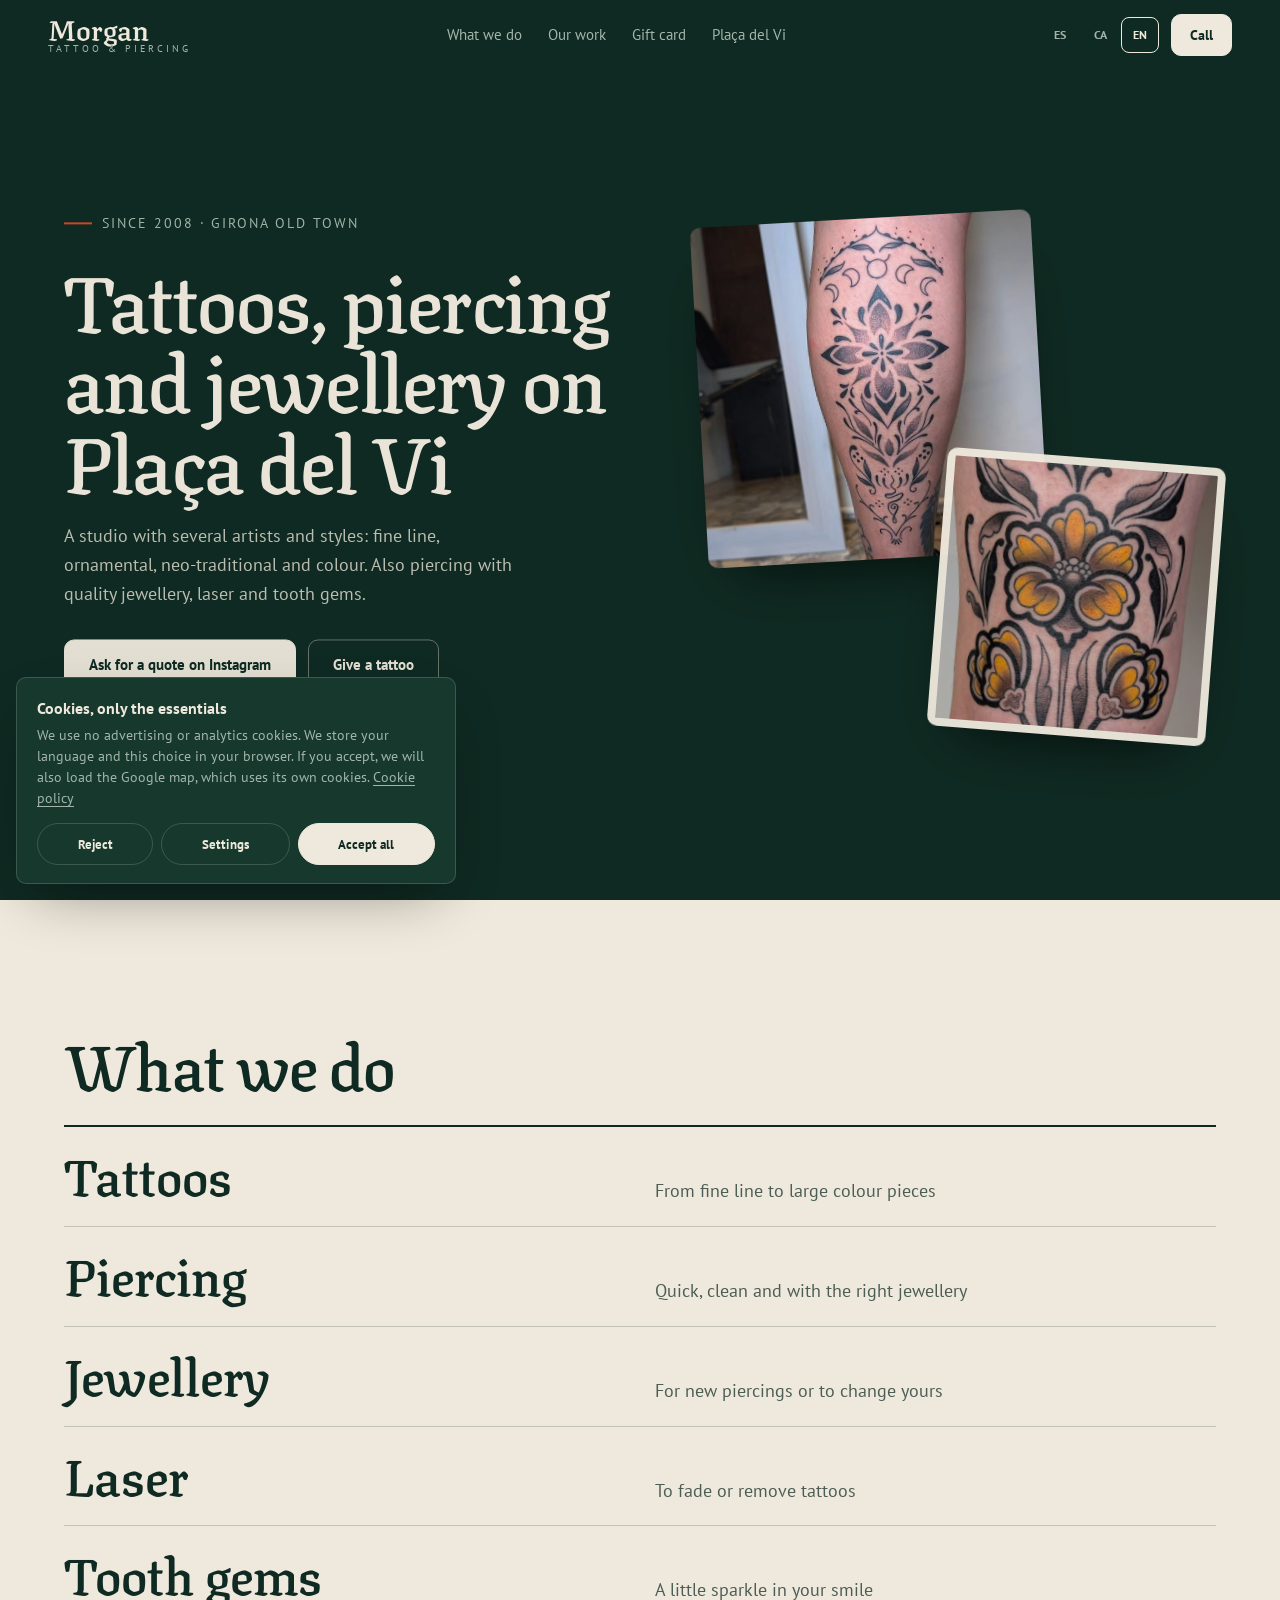
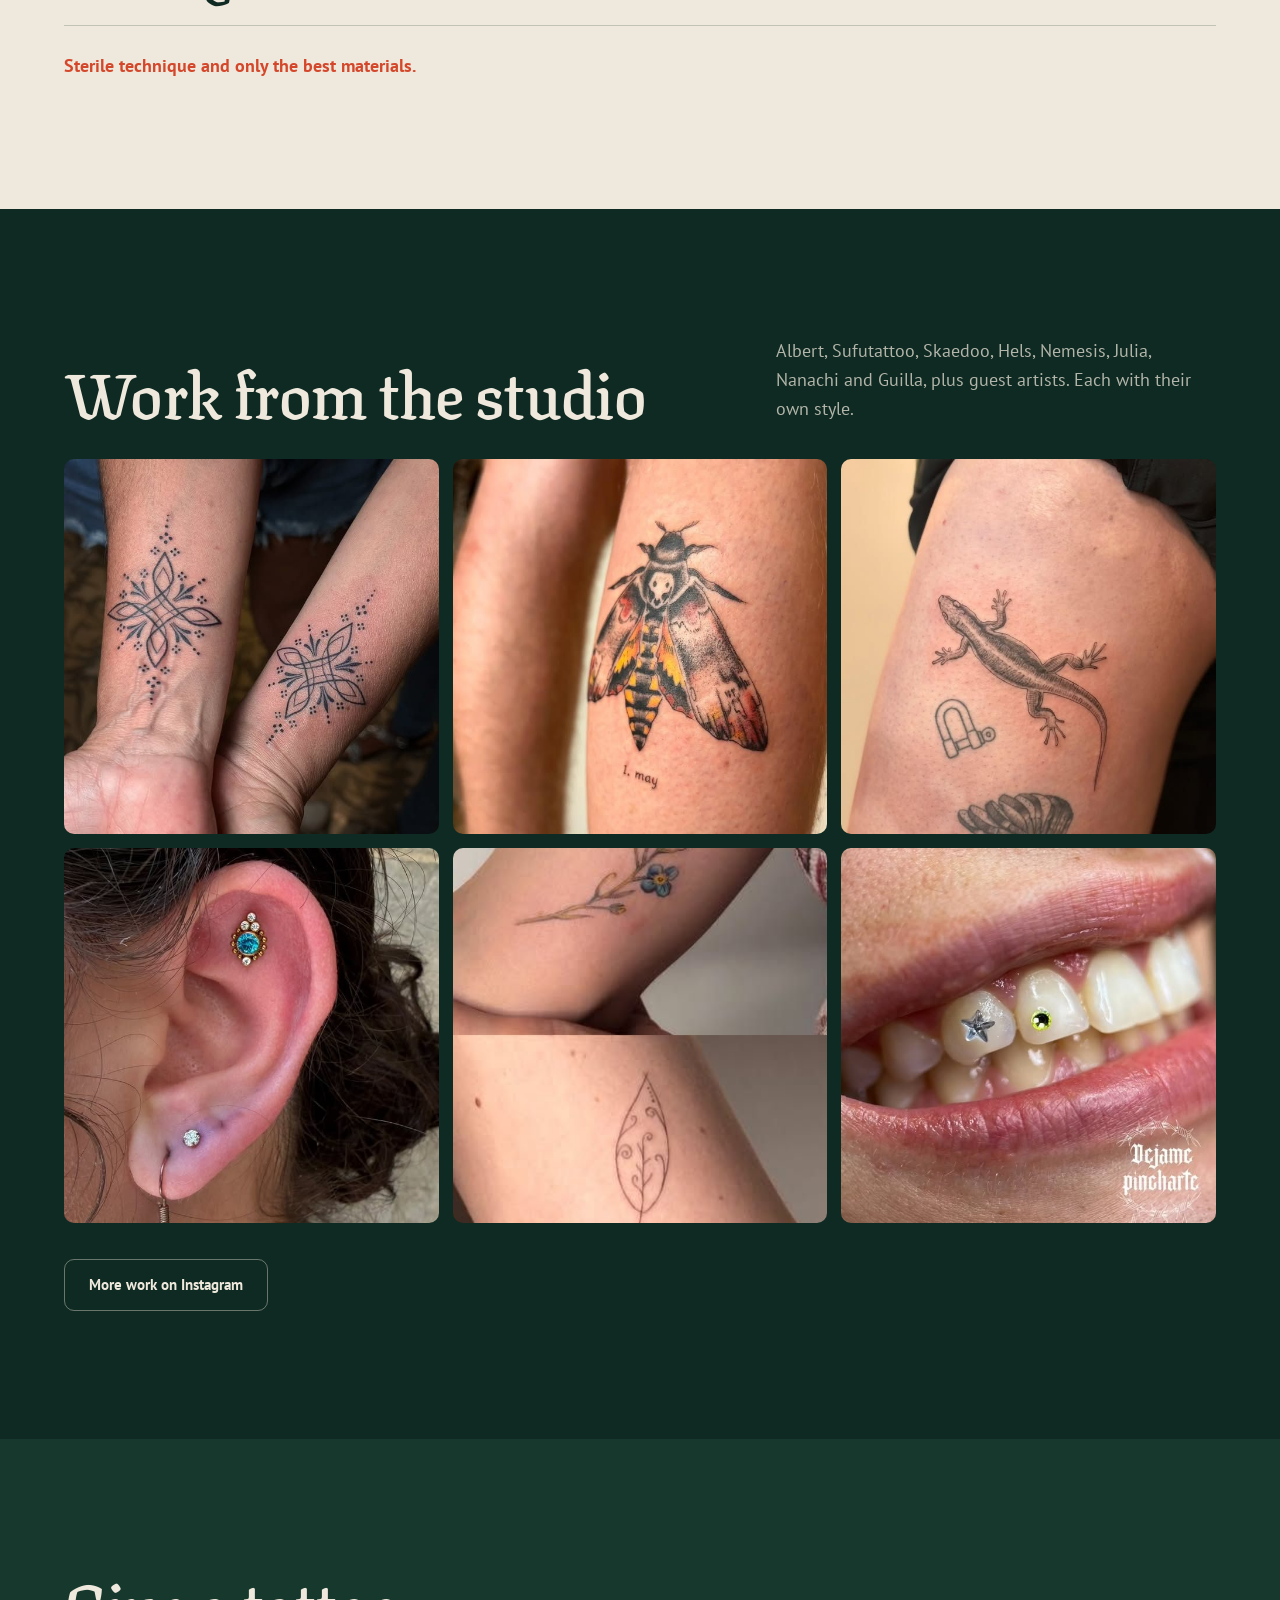
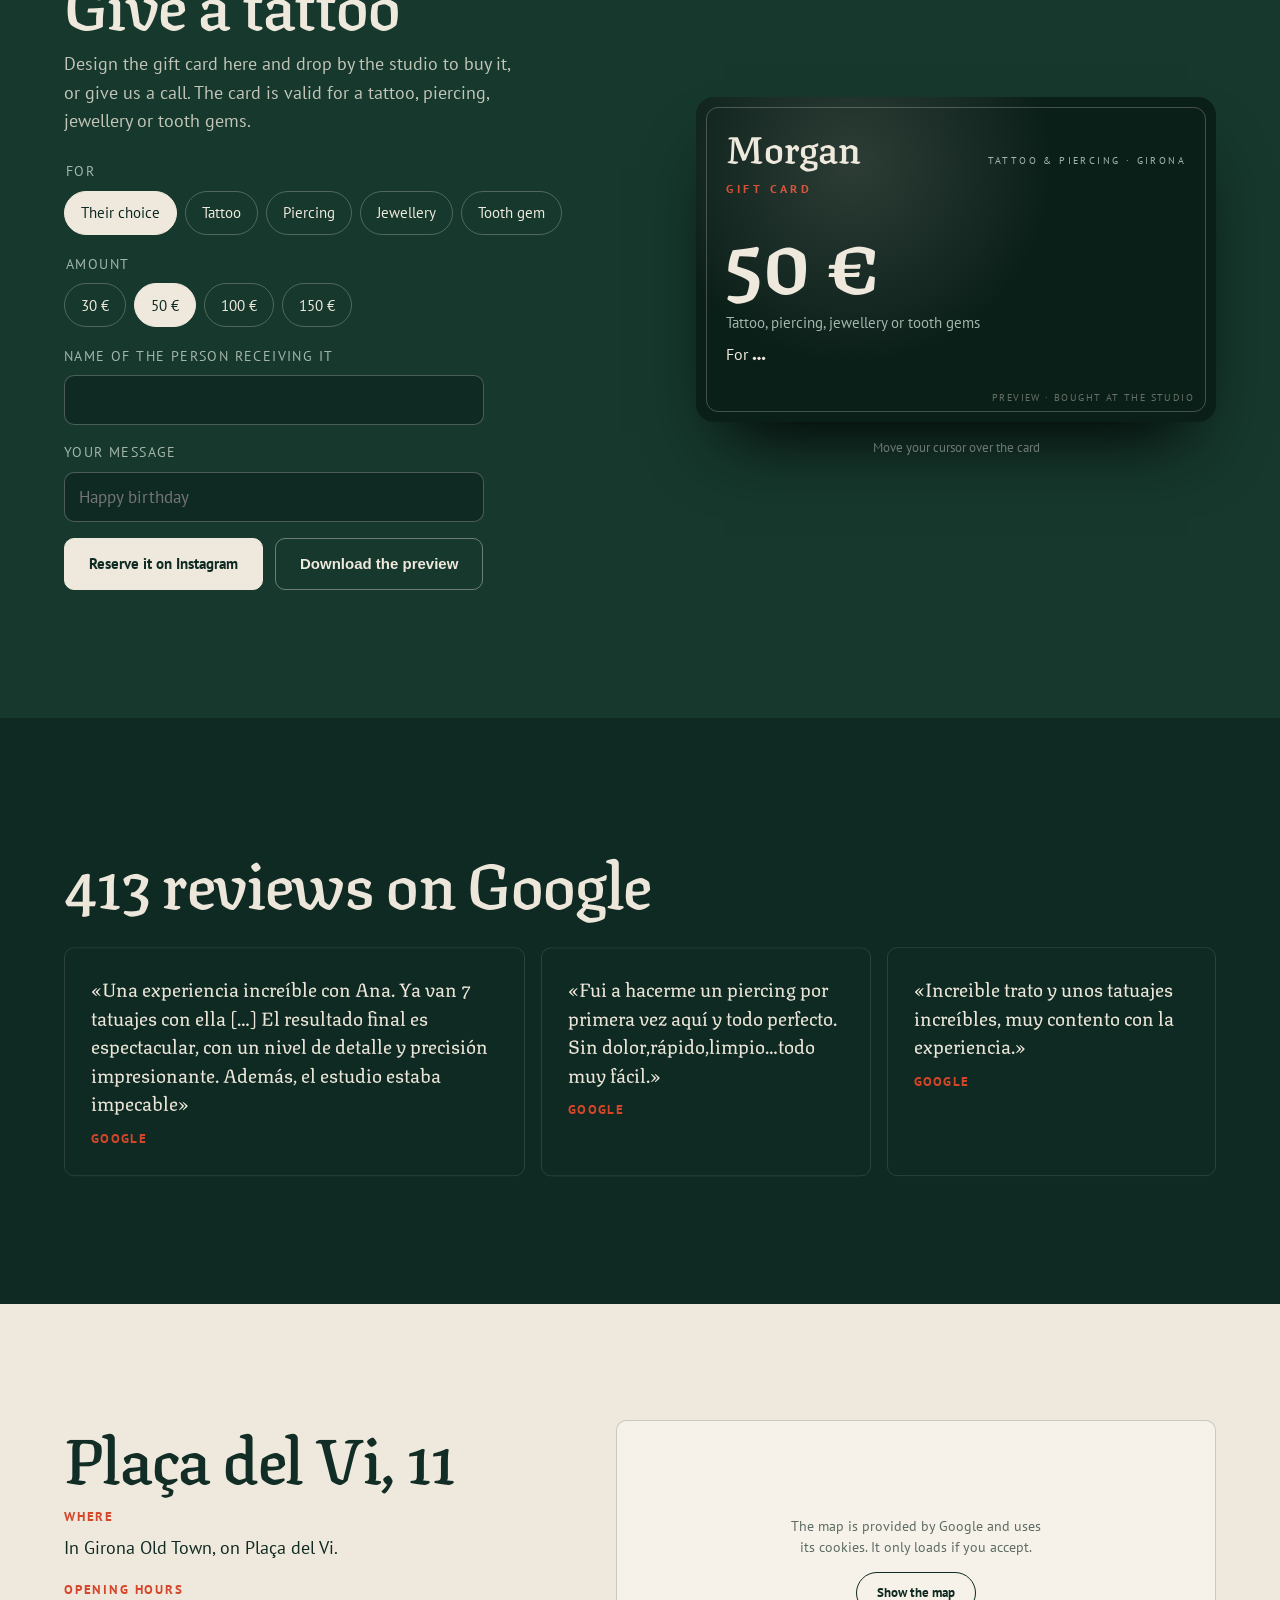
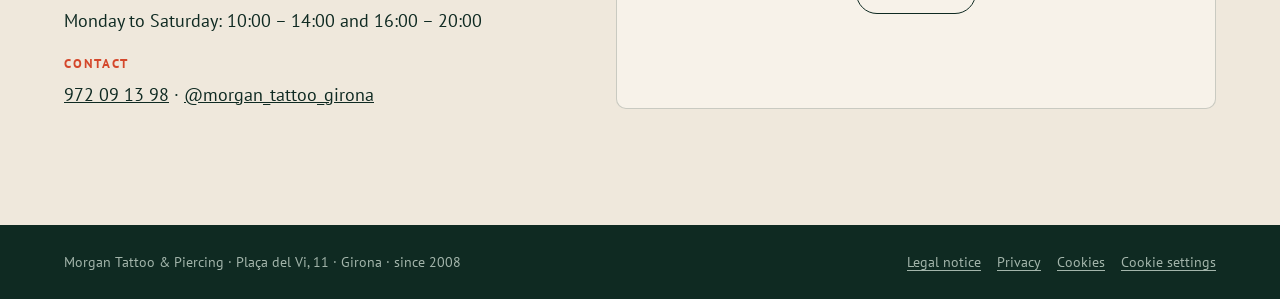
==== index.html @ 04f2a7ab "Web morgan-tattoo-girona Co-Authored-By: Claude Opus 5.5 <noreply@anthropic.com>" ====
<!doctype html>
<html lang="es">
<head>
<meta charset="utf-8">
<meta name="viewport" content="width=device-width, initial-scale=1, viewport-fit=cover">
<title>Morgan Tattoo & Piercing · Plaça del Vi, Girona, desde 2008</title>
<meta name="description" content="Morgan Tattoo & Piercing, Plaça del Vi 11, Girona. Tatuajes, piercing, joyería, láser y gemas dentales desde 2008. Técnica estéril y los mejores materiales. Tarjetas regalo.">
<meta name="theme-color" content="#0f2a22">
<link rel="icon" href="assets/favicon.svg" type="image/svg+xml">
<link rel="alternate" hreflang="es" href="?lang=es"><link rel="alternate" hreflang="ca" href="?lang=ca"><link rel="alternate" hreflang="en" href="?lang=en">
<meta property="og:title" content="Morgan Tattoo & Piercing · Girona">
<meta property="og:description" content="Tatuajes, piercing y joyería en la Plaça del Vi desde 2008.">
<meta property="og:image" content="assets/img/flor-neotradicional.jpg">
<link rel="stylesheet" href="css/fonts.css">
<link rel="stylesheet" href="css/style.css">
<link rel="stylesheet" href="css/legal.css">
<script type="application/ld+json">
{"@context":"https://schema.org","@type":"TattooParlor","name":"Morgan Tattoo & Piercing","foundingDate":"2008","telephone":"+34972091398","address":{"@type":"PostalAddress","streetAddress":"Plaça del Vi, 11","postalCode":"17004","addressLocality":"Girona","addressRegion":"Girona","addressCountry":"ES"},"openingHoursSpecification":[{"@type":"OpeningHoursSpecification","dayOfWeek":["Monday","Tuesday","Wednesday","Thursday","Friday","Saturday"],"opens":"10:00","closes":"14:00"},{"@type":"OpeningHoursSpecification","dayOfWeek":["Monday","Tuesday","Wednesday","Thursday","Friday","Saturday"],"opens":"16:00","closes":"20:00"}],"aggregateRating":{"@type":"AggregateRating","ratingValue":"4.7","reviewCount":"413"},"sameAs":["https://www.instagram.com/morgan_tattoo_girona/"]}
</script>
</head>
<body>
<a class="skip" href="#main" data-i18n="skip">Saltar al contenido</a>

<div class="box" id="box" aria-hidden="true"><span class="rib rib-v"></span><span class="rib rib-h"></span><b class="box-n">Morgan</b></div>

<header class="top">
  <a class="brand" href="#main" aria-label="Morgan Tattoo & Piercing, inicio">Morgan<small>Tattoo & Piercing</small></a>
  <nav class="nav" aria-label="Principal">
    <a href="#que" data-i18n="n1">Qué hacemos</a>
    <a href="#trabajos" data-i18n="n2">Trabajos</a>
    <a href="#regalo" data-i18n="n3">Tarjeta regalo</a>
    <a href="#visita" data-i18n="n4">Plaça del Vi</a>
  </nav>
  <div class="top-r">
    <div class="langs" role="group" aria-label="Idioma"><button type="button" data-lang="es">ES</button><button type="button" data-lang="ca">CA</button><button type="button" data-lang="en">EN</button></div>
    <a class="btn btn-sm" href="tel:+34972091398" data-i18n="call">Llamar</a>
  </div>
</header>

<main id="main">
  <!-- PORTADA -->
  <section class="hero" aria-labelledby="h1">
    <div class="hero-txt">
      <p class="since" data-i18n="since">Desde 2008 · Barri Vell de Girona</p>
      <h1 id="h1" data-i18n="h1">Tatuajes, piercing y joyería en la Plaça del Vi</h1>
      <p class="hero-p" data-i18n="hp">Un estudio con varios artistas y estilos: fine line, ornamental, neotradicional y color. También piercing con joyería de calidad, láser y gemas dentales.</p>
      <div class="hero-cta">
        <a class="btn" href="https://www.instagram.com/morgan_tattoo_girona/" target="_blank" rel="noopener" data-i18n="ask">Pide presupuesto por Instagram</a>
        <a class="btn btn-line" href="#regalo" data-i18n="gift">Regala un tatuaje</a>
      </div>
      <p class="hero-rate"><b>4,7</b> <span data-i18n="rate">en Google · 413 reseñas</span></p>
    </div>
    <div class="hero-art">
      <figure class="ha-1"><img src="assets/img/ornamental-pierna.jpg" alt="Tatuaje ornamental de puntillismo en la pierna" width="640" height="640" data-i18n-attr="alt:aH1"></figure>
      <figure class="ha-2"><img src="assets/img/flor-neotradicional.jpg" alt="Flor neotradicional en amarillo y negro" width="640" height="640" data-i18n-attr="alt:aH2"></figure>
    </div>
  </section>

  <!-- QUÉ HACEMOS -->
  <section class="que" id="que" aria-labelledby="q-h">
    <h2 id="q-h" class="rv" data-i18n="qh">Qué hacemos</h2>
    <ul class="q-list">
      <li><b data-i18n="q1">Tatuajes</b><span data-i18n="q1p">De fine line a piezas grandes en color</span></li>
      <li><b>Piercing</b><span data-i18n="q2p">Rápido, limpio y con la joya adecuada</span></li>
      <li><b data-i18n="q3">Joyería</b><span data-i18n="q3p">Para estrenar o para cambiar la tuya</span></li>
      <li><b data-i18n="q4">Láser</b><span data-i18n="q4p">Para aclarar o eliminar tatuajes</span></li>
      <li><b data-i18n="q5">Gemas dentales</b><span data-i18n="q5p">Un brillo pequeño en tu sonrisa</span></li>
    </ul>
    <p class="steril" data-i18n="steril">Técnica estéril y solo los mejores materiales.</p>
  </section>

  <!-- TRABAJOS -->
  <section class="trabajos" id="trabajos" aria-labelledby="t-h">
    <div class="t-head">
      <h2 id="t-h" class="rv" data-i18n="th">Trabajos del estudio</h2>
      <p data-i18n="tp">Albert, Sufutattoo, Skaedoo, Hels, Nemesis, Julia, Nanachi y Guilla, además de artistas invitados. Cada uno con su estilo.</p>
    </div>
    <div class="t-grid">
      <figure><img src="assets/img/ornamental-munecas.jpg" alt="Dos tatuajes ornamentales a juego en las muñecas" width="640" height="640" loading="lazy" data-i18n-attr="alt:t1"></figure>
      <figure><img src="assets/img/polilla-color.jpg" alt="Polilla a color en la pierna" width="640" height="640" loading="lazy" data-i18n-attr="alt:t2"></figure>
      <figure><img src="assets/img/lagartija-fineline.jpg" alt="Lagartija y pequeños dibujos de línea fina" width="640" height="640" loading="lazy" data-i18n-attr="alt:t3"></figure>
      <figure><img src="assets/img/piercing-oreja.jpg" alt="Piercing en la oreja con joya de piedra azul" width="640" height="640" loading="lazy" data-i18n-attr="alt:t4"></figure>
      <figure><img src="assets/img/flores-fineline.jpg" alt="Ramas de flores en línea fina en el brazo" width="360" height="640" loading="lazy" data-i18n-attr="alt:t5"></figure>
      <figure><img src="assets/img/gemas-dentales.jpg" alt="Gemas dentales brillantes en una sonrisa" width="640" height="640" loading="lazy" data-i18n-attr="alt:t6"></figure>
    </div>
    <a class="btn btn-line" href="https://www.instagram.com/morgan_tattoo_girona/" target="_blank" rel="noopener" data-i18n="more">Más trabajos en Instagram</a>
  </section>

  <!-- TARJETA REGALO -->
  <section class="regalo" id="regalo" aria-labelledby="g-h">
    <div class="g-form">
      <h2 id="g-h" class="rv" data-i18n="gh">Regala un tatuaje</h2>
      <p data-i18n="gp">Diseña la tarjeta regalo aquí y pásate por el estudio para comprarla, o llámanos. La tarjeta es válida para tatuaje, piercing, joyería o gemas dentales.</p>
      <fieldset><legend data-i18n="g1">Para</legend>
        <div class="opts" id="gType"></div>
      </fieldset>
      <fieldset><legend data-i18n="g2">Importe</legend>
        <div class="opts" id="gAmt"></div>
      </fieldset>
      <label><span data-i18n="g3">Nombre de quien lo recibe</span><input id="gTo" type="text" maxlength="24" autocomplete="off"></label>
      <label><span data-i18n="g4">Tu mensaje</span><input id="gMsg" type="text" maxlength="60" autocomplete="off" data-i18n-attr="placeholder:gPh" placeholder="Por muchos años más"></label>
      <div class="g-cta">
        <a class="btn" id="gIg" href="https://www.instagram.com/morgan_tattoo_girona/" target="_blank" rel="noopener" data-i18n="gBuy">Reservarla por Instagram</a>
        <button type="button" class="btn btn-line" id="gSave" data-i18n="gSave">Descargar la vista previa</button>
      </div>
    </div>
    <div class="card-wrap">
      <div class="card" id="card" tabindex="0" role="img" data-i18n-attr="aria-label:cardL" aria-label="Vista previa de la tarjeta regalo">
        <div class="card-f">
          <p class="c-top"><span>Morgan</span><small>Tattoo & Piercing · Girona</small></p>
          <p class="c-k" data-i18n="cK">Tarjeta regalo</p>
          <p class="c-amt" id="cAmt">50 €</p>
          <p class="c-type" id="cType"></p>
          <p class="c-to"><span data-i18n="cTo">Para</span> <b id="cTo">…</b></p>
          <p class="c-msg" id="cMsg"></p>
          <p class="c-note" data-i18n="cNote">Vista previa · se compra en el estudio</p>
        </div>
      </div>
      <p class="card-h" data-i18n="cardH">Pasa el cursor por la tarjeta</p>
    </div>
  </section>

  <!-- RESEÑAS -->
  <section class="resenas" aria-labelledby="r-h">
    <h2 id="r-h" class="rv" data-i18n="rh">413 reseñas en Google</h2>
    <div class="rs">
      <blockquote><p lang="es">«Una experiencia increíble con Ana. Ya van 7 tatuajes con ella […] El resultado final es espectacular, con un nivel de detalle y precisión impresionante. Además, el estudio estaba impecable»</p><cite>Google</cite></blockquote>
      <blockquote><p lang="es">«Fui a hacerme un piercing por primera vez aquí y todo perfecto. Sin dolor,rápido,limpio…todo muy fácil.»</p><cite>Google</cite></blockquote>
      <blockquote><p lang="es">«Increible trato y unos tatuajes increíbles, muy contento con la experiencia.»</p><cite>Google</cite></blockquote>
    </div>
  </section>

  <!-- VISITA -->
  <section class="visita" id="visita" aria-labelledby="v-h">
    <div class="v-txt">
      <h2 id="v-h" class="rv">Plaça del Vi, 11</h2>
      <dl>
        <dt data-i18n="d1">Dónde</dt><dd data-i18n="d1v">En el Barri Vell de Girona, en la Plaça del Vi.</dd>
        <dt data-i18n="d2">Horario</dt><dd data-i18n="d2v">Lunes a sábado: 10:00 – 14:00 y 16:00 – 20:00</dd>
        <dt data-i18n="d3">Contacto</dt><dd><a href="tel:+34972091398">972 09 13 98</a> · <a href="https://www.instagram.com/morgan_tattoo_girona/" target="_blank" rel="noopener">@morgan_tattoo_girona</a></dd>
      </dl>
    </div>
    <div class="cc-map v-map" data-src="https://www.google.com/maps?q=Morgan+Tattoo+%26+Piercing,+Pla%C3%A7a+del+Vi+11,+17004+Girona&output=embed" data-title="Mapa: Morgan Tattoo & Piercing"></div>
  </section>
</main>

<footer class="foot">
  <p>Morgan Tattoo & Piercing · Plaça del Vi, 11 · Girona · <span data-i18n="since2">desde 2008</span></p>
  <nav class="foot-links" aria-label="Información legal">
    <a href="aviso-legal.html" data-i18n="lg1">Aviso legal</a>
    <a href="privacidad.html" data-i18n="lg2">Privacidad</a>
    <a href="cookies.html" data-i18n="lg3">Cookies</a>
    <button type="button" data-cookies-open data-i18n="lg4">Configurar cookies</button>
  </nav>
</footer>

<script src="js/lang.js"></script>
<script src="js/i18n.js" data-site="morgan-tattoo-girona"></script>
<script src="js/consent.js" data-site="morgan-tattoo-girona"></script>
<script src="js/vendor/gsap.min.js"></script>
<script src="js/vendor/ScrollTrigger.min.js"></script>
<script src="js/main.js"></script>
</body>
</html>
---- css/fonts.css ----
/* Fuentes alojadas en la propia web (sin llamadas a Google) */
@font-face {
  font-family: 'PT Sans';
  font-style: italic;
  font-weight: 400;
  font-display: swap;
  src: url(../assets/fonts/pt-sans-italic-400-latin-ext.woff2) format('woff2');
  unicode-range: U+0100-02BA, U+02BD-02C5, U+02C7-02CC, U+02CE-02D7, U+02DD-02FF, U+0304, U+0308, U+0329, U+1D00-1DBF, U+1E00-1E9F, U+1EF2-1EFF, U+2020, U+20A0-20AB, U+20AD-20C4, U+2113, U+2C60-2C7F, U+A720-A7FF;
}
@font-face {
  font-family: 'PT Sans';
  font-style: italic;
  font-weight: 400;
  font-display: swap;
  src: url(../assets/fonts/pt-sans-italic-400-latin.woff2) format('woff2');
  unicode-range: U+0000-00FF, U+0131, U+0152-0153, U+02BB-02BC, U+02C6, U+02DA, U+02DC, U+0304, U+0308, U+0329, U+2000-206F, U+20AC, U+2122, U+2191, U+2193, U+2212, U+2215, U+FEFF, U+FFFD;
}
@font-face {
  font-family: 'PT Sans';
  font-style: normal;
  font-weight: 400;
  font-display: swap;
  src: url(../assets/fonts/pt-sans-normal-400-latin-ext.woff2) format('woff2');
  unicode-range: U+0100-02BA, U+02BD-02C5, U+02C7-02CC, U+02CE-02D7, U+02DD-02FF, U+0304, U+0308, U+0329, U+1D00-1DBF, U+1E00-1E9F, U+1EF2-1EFF, U+2020, U+20A0-20AB, U+20AD-20C4, U+2113, U+2C60-2C7F, U+A720-A7FF;
}
@font-face {
  font-family: 'PT Sans';
  font-style: normal;
  font-weight: 400;
  font-display: swap;
  src: url(../assets/fonts/pt-sans-normal-400-latin.woff2) format('woff2');
  unicode-range: U+0000-00FF, U+0131, U+0152-0153, U+02BB-02BC, U+02C6, U+02DA, U+02DC, U+0304, U+0308, U+0329, U+2000-206F, U+20AC, U+2122, U+2191, U+2193, U+2212, U+2215, U+FEFF, U+FFFD;
}
@font-face {
  font-family: 'PT Sans';
  font-style: normal;
  font-weight: 700;
  font-display: swap;
  src: url(../assets/fonts/pt-sans-normal-700-latin-ext.woff2) format('woff2');
  unicode-range: U+0100-02BA, U+02BD-02C5, U+02C7-02CC, U+02CE-02D7, U+02DD-02FF, U+0304, U+0308, U+0329, U+1D00-1DBF, U+1E00-1E9F, U+1EF2-1EFF, U+2020, U+20A0-20AB, U+20AD-20C4, U+2113, U+2C60-2C7F, U+A720-A7FF;
}
@font-face {
  font-family: 'PT Sans';
  font-style: normal;
  font-weight: 700;
  font-display: swap;
  src: url(../assets/fonts/pt-sans-normal-700-latin.woff2) format('woff2');
  unicode-range: U+0000-00FF, U+0131, U+0152-0153, U+02BB-02BC, U+02C6, U+02DA, U+02DC, U+0304, U+0308, U+0329, U+2000-206F, U+20AC, U+2122, U+2191, U+2193, U+2212, U+2215, U+FEFF, U+FFFD;
}
@font-face {
  font-family: 'Texturina';
  font-style: normal;
  font-weight: 300 800;
  font-display: swap;
  src: url(../assets/fonts/texturina-normal-300-800-latin-ext.woff2) format('woff2');
  unicode-range: U+0100-02BA, U+02BD-02C5, U+02C7-02CC, U+02CE-02D7, U+02DD-02FF, U+0304, U+0308, U+0329, U+1D00-1DBF, U+1E00-1E9F, U+1EF2-1EFF, U+2020, U+20A0-20AB, U+20AD-20C4, U+2113, U+2C60-2C7F, U+A720-A7FF;
}
@font-face {
  font-family: 'Texturina';
  font-style: normal;
  font-weight: 300 800;
  font-display: swap;
  src: url(../assets/fonts/texturina-normal-300-800-latin.woff2) format('woff2');
  unicode-range: U+0000-00FF, U+0131, U+0152-0153, U+02BB-02BC, U+02C6, U+02DA, U+02DC, U+0304, U+0308, U+0329, U+2000-206F, U+20AC, U+2122, U+2191, U+2193, U+2212, U+2215, U+FEFF, U+FFFD;
}
---- css/style.css ----
/* Morgan Tattoo & Piercing · «Val regal»: la caja verde de sus tarjetas regalo se abre y tú diseñas la tuya */
:root {
  --green: #0f2a22; --green-2: #16382d; --green-3: #1f4a3c; --bone: #efe8dc; --bone-2: #e2d8c6; --ver: #d4472b; --mute: #a3b5ab; --line: #efe8dc22;
  --f-d: "Texturina", Georgia, serif; --f-b: "PT Sans", system-ui, sans-serif;
  --ease: cubic-bezier(.2, .9, .25, 1); --r: 10px;
  --c-bg: var(--green); --c-card: var(--green-2); --c-ink: var(--bone); --c-mute: var(--mute); --c-line: #efe8dc2e; --c-acc: var(--bone); --c-acc-ink: var(--green);
}
/* cursor: máquina de tatuar en toda la web (no cambia nunca) */
html, body, *, *::before, *::after { cursor: url("../assets/cursor.png") 5 27, auto !important; cursor: -webkit-image-set(url("../assets/cursor.png") 1x, url("../assets/cursor@2x.png") 2x) 5 27, auto !important; cursor: image-set(url("../assets/cursor.png") 1x, url("../assets/cursor@2x.png") 2x) 5 27, auto !important; }
*, *::before, *::after { box-sizing: border-box; }
html { -webkit-text-size-adjust: 100%; }
body { margin: 0; background: var(--green); color: var(--bone); font: 400 18px/1.6 var(--f-b); -webkit-font-smoothing: antialiased; overflow-x: hidden; }
body.lock { overflow: hidden; }
img { display: block; max-width: 100%; height: auto; }
a { color: inherit; }
::selection { background: var(--ver); color: var(--bone); }
:focus-visible { outline: 2px solid var(--ver); outline-offset: 3px; }
.skip { position: absolute; left: 12px; top: -60px; z-index: 100; padding: 10px 16px; background: var(--bone); color: var(--green); }
.skip:focus { top: 12px; }
h1, h2, h3 { margin: 0; font-family: var(--f-d); font-weight: 600; letter-spacing: -.01em; font-optical-sizing: auto; }
h2 { font-size: clamp(36px, 5vw, 70px); line-height: 1.05; }
.btn { display: inline-flex; align-items: center; justify-content: center; min-height: 52px; padding: 0 24px; background: var(--bone); color: var(--green); text-decoration: none; font-weight: 700; font-size: 15px; border: 1px solid var(--bone); border-radius: var(--r); }
.btn-line { background: transparent; color: var(--bone); border-color: #efe8dc66; }
.btn-sm { min-height: 42px; padding: 0 18px; font-size: 14px; }
@media (hover: hover) and (pointer: fine) { .btn { transition: background .3s, color .3s, border-color .3s; } .btn:hover { background: var(--ver); border-color: var(--ver); color: var(--bone); } }

/* ---------- arranque: la caja regalo se abre ---------- */
.box { position: fixed; inset: 0; z-index: 200; background: var(--green-2); display: grid; place-items: center; overflow: hidden; }
.box-n { font: 600 clamp(60px, 14vw, 200px)/1 var(--f-d); color: var(--bone); position: relative; z-index: 2; }
.rib { position: absolute; background: var(--ver); z-index: 1; }
.rib-v { width: 46px; top: 0; bottom: 0; left: calc(50% - 23px); }
.rib-h { height: 46px; left: 0; right: 0; top: calc(50% - 23px); }

/* ---------- cabecera ---------- */
.top { position: fixed; z-index: 50; inset: 0 0 auto; display: flex; align-items: center; justify-content: space-between; gap: 16px; padding: 14px clamp(16px, 4vw, 48px); transition: background .4s, translate .5s var(--ease); }
.top.solid { background: #0f2a22e8; backdrop-filter: blur(10px); box-shadow: 0 1px 0 var(--line); }
.top.hide { translate: 0 -100%; }
.brand { display: grid; text-decoration: none; font: 600 28px/1 var(--f-d); }
.brand small { font: 400 10px/1.4 var(--f-b); letter-spacing: .3em; text-transform: uppercase; color: var(--mute); }
.nav { display: flex; gap: 26px; font-size: 15px; }
.nav a { text-decoration: none; color: var(--mute); }
.top-r { display: flex; align-items: center; gap: 12px; }
.langs { display: flex; gap: 2px; }
.langs button { min-width: 38px; min-height: 36px; border: 1px solid transparent; border-radius: 8px; background: none; color: var(--mute); font: 700 12px/1 var(--f-b); }
.langs button[aria-pressed="true"] { border-color: var(--bone); color: var(--bone); }
@media (hover: hover) and (pointer: fine) { .nav a:hover { color: var(--bone); } }
@media (max-width: 920px) { .nav { display: none; } }
@media (max-width: 460px) { .top-r .btn-sm { display: none; } }

/* ---------- portada ---------- */
.hero { min-height: 100svh; display: grid; grid-template-columns: 1.05fr .95fr; gap: clamp(28px, 5vw, 80px); align-items: center; padding: 110px clamp(16px, 5vw, 80px) 60px; }
.since { display: inline-flex; align-items: center; gap: 10px; margin: 0 0 20px; font-size: 14px; letter-spacing: .14em; text-transform: uppercase; color: var(--mute); }
.since::before { content: ""; width: 28px; height: 2px; background: var(--ver); }
.hero h1 { font-size: clamp(42px, 6.2vw, 96px); line-height: 1.02; }
.hero-p { max-width: 46ch; margin: 24px 0 0; color: #efe8dccc; }
.hero-cta { display: flex; flex-wrap: wrap; gap: 12px; margin-top: 30px; }
.hero-rate { margin: 26px 0 0; color: var(--mute); font-size: 15px; }
.hero-rate b { font: 600 24px/1 var(--f-d); color: var(--bone); }
.hero-art { position: relative; aspect-ratio: 1; }
.hero-art figure { position: absolute; margin: 0; overflow: hidden; border-radius: var(--r); box-shadow: 0 30px 60px -30px #000c; }
.hero-art img { width: 100%; height: 100%; object-fit: cover; }
.ha-1 { width: 66%; aspect-ratio: 1; left: 0; top: 0; rotate: -3deg; }
.ha-2 { width: 54%; aspect-ratio: 1; right: 0; bottom: 0; rotate: 4deg; border: 8px solid var(--bone); }
@media (max-width: 860px) { .hero { grid-template-columns: 1fr; } .hero-art { max-width: 460px; } }

/* ---------- qué hacemos ---------- */
.que { padding: clamp(80px, 10vw, 140px) clamp(16px, 5vw, 80px); background: var(--bone); color: var(--green); }
.que h2 { margin-bottom: 30px; }
.q-list { list-style: none; margin: 0; padding: 0; border-top: 2px solid var(--green); }
.q-list li { display: grid; grid-template-columns: 1fr 1fr; gap: 6px 30px; align-items: baseline; padding: 20px 0; border-bottom: 1px solid #0f2a2233; }
.q-list b { font: 600 clamp(28px, 4vw, 54px)/1 var(--f-d); }
.q-list span { color: #0f2a22bb; }
.steril { margin: 26px 0 0; font-weight: 700; color: var(--ver); }
@media (max-width: 640px) { .q-list li { grid-template-columns: 1fr; } }

/* ---------- trabajos ---------- */
.trabajos { padding: clamp(80px, 10vw, 140px) clamp(16px, 5vw, 80px); }
.t-head { display: flex; flex-wrap: wrap; justify-content: space-between; align-items: end; gap: 12px 40px; margin-bottom: 36px; }
.t-head p { margin: 0; max-width: 44ch; color: #efe8dcbb; }
.t-grid { display: grid; grid-template-columns: repeat(3, 1fr); gap: 14px; margin-bottom: 36px; }
.t-grid figure { margin: 0; aspect-ratio: 1; overflow: hidden; border-radius: var(--r); }
.t-grid img { width: 100%; height: 100%; object-fit: cover; }
@media (hover: hover) and (pointer: fine) { .t-grid img { transition: scale .8s var(--ease); } .t-grid figure:hover img { scale: 1.06; } }
@media (max-width: 760px) { .t-grid { grid-template-columns: 1fr 1fr; } }

/* ---------- tarjeta regalo ---------- */
.regalo { display: grid; grid-template-columns: 1fr minmax(300px, 520px); gap: clamp(28px, 5vw, 80px); align-items: center; padding: clamp(80px, 10vw, 140px) clamp(16px, 5vw, 80px); background: var(--green-2); }
.g-form h2 { margin-bottom: 16px; }
.g-form > p { max-width: 46ch; color: #efe8dccc; margin: 0 0 24px; }
.g-form fieldset { border: 0; margin: 0 0 18px; padding: 0; }
.g-form legend, .g-form label span { display: block; margin-bottom: 8px; font-size: 14px; letter-spacing: .1em; text-transform: uppercase; color: var(--mute); }
.opts { display: flex; flex-wrap: wrap; gap: 8px; }
.opts button { min-height: 44px; padding: 0 16px; border: 1px solid #efe8dc44; border-radius: 999px; background: none; color: var(--bone); font: 400 15px/1 var(--f-b); }
.opts button[aria-checked="true"] { background: var(--bone); color: var(--green); border-color: var(--bone); }
.g-form label { display: block; margin-bottom: 16px; max-width: 420px; }
.g-form input { width: 100%; min-height: 50px; padding: 0 14px; border: 1px solid #efe8dc44; border-radius: var(--r); background: var(--green); color: var(--bone); font: 400 17px/1 var(--f-b); }
.g-cta { display: flex; flex-wrap: wrap; gap: 12px; margin-top: 8px; }
.card-wrap { perspective: 1200px; }
.card { aspect-ratio: 1.6; border-radius: 18px; background: #0b1f19; position: relative; transform-style: preserve-3d; transition: transform .25s ease-out; box-shadow: 0 40px 70px -30px #000; overflow: hidden; }
.card::before { content: ""; position: absolute; inset: 0; background: radial-gradient(circle at var(--gx, 30%) var(--gy, 20%), #efe8dc26, transparent 45%); pointer-events: none; z-index: 2; }
.card::after { content: ""; position: absolute; inset: 10px; border: 1px solid #efe8dc40; border-radius: 12px; pointer-events: none; }
.card-f { position: absolute; inset: 0; padding: clamp(18px, 3vw, 30px); display: grid; grid-template-rows: auto auto 1fr auto auto auto; color: var(--bone); }
.card-f p { margin: 0; }
.c-top { display: flex; justify-content: space-between; align-items: baseline; gap: 10px; }
.c-top span { font: 600 clamp(26px, 3.4vw, 38px)/1 var(--f-d); }
.c-top small { font-size: 10px; letter-spacing: .24em; text-transform: uppercase; color: var(--mute); text-align: right; }
.c-k { margin-top: 10px !important; font-size: 12px; letter-spacing: .3em; text-transform: uppercase; color: var(--ver); font-weight: 700; }
.c-amt { align-self: center; font: 700 clamp(48px, 7vw, 84px)/1 var(--f-d); }
.c-type { font-size: 15px; color: var(--mute); }
.c-to { font-size: 16px; }
.c-to b { font-family: var(--f-d); font-size: 20px; }
.c-msg { font-style: italic; color: #efe8dccc; min-height: 1.4em; }
.c-note { position: absolute; right: 22px; bottom: 16px; font-size: 10px; letter-spacing: .14em; text-transform: uppercase; color: #efe8dc66; }
.card-h { text-align: center; color: var(--mute); font-size: 13px; margin: 16px 0 0; }
@media (hover: none) { .card-h { display: none; } }
@media (max-width: 860px) { .regalo { grid-template-columns: 1fr; } }

/* ---------- reseñas ---------- */
.resenas { padding: clamp(80px, 10vw, 140px) clamp(16px, 5vw, 80px); }
.resenas h2 { margin-bottom: 34px; }
.rs { display: grid; grid-template-columns: 1.4fr 1fr 1fr; gap: 16px; }
.rs blockquote { margin: 0; padding: 26px; border-radius: var(--r); border: 1px solid var(--line); }
.rs p { margin: 0; font: 400 19px/1.5 var(--f-d); }
cite { display: block; margin-top: 12px; font-style: normal; color: var(--ver); font-size: 13px; letter-spacing: .1em; text-transform: uppercase; font-weight: 700; }
@media (max-width: 860px) { .rs { grid-template-columns: 1fr; } }

/* ---------- visita ---------- */
.visita { display: grid; grid-template-columns: 1fr 1.2fr; gap: clamp(24px, 4vw, 60px); padding: clamp(70px, 9vw, 120px) clamp(16px, 5vw, 80px); background: var(--bone); color: var(--green); }
.visita h2 { margin-bottom: 20px; }
.visita dl { margin: 0; }
.visita dt { margin-top: 18px; font-size: 13px; letter-spacing: .14em; text-transform: uppercase; color: var(--ver); font-weight: 700; }
.visita dd { margin: 6px 0 0; }
.v-map { min-height: 380px; --c-card: #f7f2e9; --c-ink: var(--green); --c-mute: #0f2a22aa; --c-line: #0f2a2233; }
@media (max-width: 860px) { .visita { grid-template-columns: 1fr; } }

.foot { display: flex; flex-wrap: wrap; justify-content: space-between; gap: 12px 24px; padding: 26px clamp(16px, 5vw, 80px); color: var(--mute); font-size: 14px; }
.foot p { margin: 0; }
.foot-links { display: flex; flex-wrap: wrap; gap: 16px; }
.foot-links a, .foot-links button { color: inherit; font: inherit; background: none; border: 0; padding: 0; text-decoration: underline; text-underline-offset: 3px; }
@media (prefers-reduced-motion: reduce) { .box { display: none; } * { animation: none !important; transition: none !important; } }
---- css/legal.css ----
/* Común a todas las webs del lote: aviso de cookies, panel, mapa con consentimiento y páginas legales.
   Usa las variables de cada web: --c-bg --c-card --c-ink --c-mute --c-line --c-acc --c-acc-ink --f-d --f-b --r */

/* ---------- aviso de cookies ---------- */
.ck { position: fixed; z-index: 9000; left: 16px; bottom: 16px; width: min(440px, calc(100vw - 32px)); padding: 20px 20px 18px; background: var(--c-card); color: var(--c-ink); border: 1px solid var(--c-line); border-radius: var(--r, 14px); box-shadow: 0 24px 60px -20px rgba(0,0,0,.45); font: 400 14px/1.5 var(--f-b); opacity: 0; translate: 0 24px; transition: opacity .45s cubic-bezier(.2,.8,.2,1), translate .55s cubic-bezier(.2,.8,.2,1); pointer-events: none; }
.ck.show { opacity: 1; translate: 0 0; pointer-events: auto; }
.ck-h { margin: 0 0 6px; font: 600 16px/1.3 var(--f-b); }
.ck-p { margin: 0 0 14px; color: var(--c-mute); }
.ck-p a, .ck-more a { color: inherit; text-decoration: underline; text-underline-offset: 3px; }
.ck-btns { display: flex; flex-wrap: wrap; gap: 8px; }
.ck-b { flex: 1 1 auto; min-height: 42px; padding: 0 14px; border: 1px solid var(--c-line); border-radius: 999px; background: transparent; color: var(--c-ink); font: 600 13px/1 var(--f-b); }
.ck-b.ck-main { background: var(--c-acc); border-color: var(--c-acc); color: var(--c-acc-ink); }
.ck-b:focus-visible, .ck-x:focus-visible, .cc-map-btn:focus-visible { outline: 2px solid var(--c-acc); outline-offset: 2px; }
@media (hover: hover) and (pointer: fine) { .ck-b { transition: background .25s, border-color .25s; } .ck-b:hover { border-color: var(--c-ink); } .ck-b.ck-main:hover { filter: brightness(1.08); } }

.ck-dlg { width: min(520px, calc(100vw - 32px)); padding: 0; border: 1px solid var(--c-line); border-radius: var(--r, 14px); background: var(--c-card); color: var(--c-ink); font: 400 14px/1.5 var(--f-b); }
.ck-dlg::backdrop { background: rgba(0,0,0,.55); backdrop-filter: blur(3px); }
.ck-in { padding: 22px; display: grid; gap: 14px; }
.ck-top { display: flex; align-items: center; justify-content: space-between; gap: 12px; }
.ck-ph { margin: 0; font: 600 18px/1.2 var(--f-b); }
.ck-x { width: 40px; height: 40px; border: 1px solid var(--c-line); border-radius: 50%; background: none; color: inherit; font-size: 22px; line-height: 1; }
.ck-row { display: flex; gap: 16px; align-items: center; justify-content: space-between; padding: 14px 0; border-top: 1px solid var(--c-line); }
.ck-row b { display: block; margin-bottom: 2px; }
.ck-row p { margin: 0; color: var(--c-mute); font-size: 13px; }
.ck-fixed { flex: none; font-size: 12px; color: var(--c-mute); }
.ck-sw { position: relative; flex: none; width: 46px; height: 26px; }
.ck-sw input { position: absolute; inset: 0; opacity: 0; margin: 0; }
.ck-sw i { position: absolute; inset: 0; border-radius: 99px; background: var(--c-line); transition: background .25s; }
.ck-sw i::after { content: ""; position: absolute; top: 3px; left: 3px; width: 20px; height: 20px; border-radius: 50%; background: var(--c-card); box-shadow: 0 1px 3px rgba(0,0,0,.3); transition: translate .25s cubic-bezier(.3,.7,.2,1); }
.ck-sw input:checked + i { background: var(--c-acc); }
.ck-sw input:checked + i::after { translate: 20px 0; }
.ck-sw input:focus-visible + i { outline: 2px solid var(--c-acc); outline-offset: 2px; }
.ck-more { margin: 0; font-size: 13px; color: var(--c-mute); }

/* ---------- mapa con consentimiento ---------- */
.cc-map { position: relative; overflow: hidden; border-radius: var(--r, 14px); background: var(--c-card); border: 1px solid var(--c-line); min-height: 280px; }
.cc-map iframe { position: absolute; inset: 0; width: 100%; height: 100%; border: 0; }
.cc-map-ph { position: absolute; inset: 0; display: grid; place-content: center; gap: 14px; padding: 24px; text-align: center; color: var(--c-mute); font: 400 14px/1.5 var(--f-b); }
.cc-map-ph p { margin: 0; max-width: 32ch; }
.cc-map-btn { justify-self: center; min-height: 42px; padding: 0 20px; border-radius: 999px; border: 1px solid var(--c-ink); background: none; color: var(--c-ink); font: 600 13px/1 var(--f-b); }

/* ---------- páginas legales ---------- */
.legal-page { background: var(--c-bg); color: var(--c-ink); font: 400 16px/1.7 var(--f-b); margin: 0; }
.legal-top { display: flex; align-items: center; justify-content: space-between; gap: 16px; padding: 20px clamp(16px, 5vw, 56px); border-bottom: 1px solid var(--c-line); }
.legal-brand { font: 400 22px/1 var(--f-d); color: inherit; text-decoration: none; }
.legal-back { display: inline-flex; align-items: center; gap: 8px; min-height: 42px; padding: 0 16px; border: 1px solid var(--c-line); border-radius: 999px; color: inherit; text-decoration: none; font-size: 14px; }
.legal { max-width: 760px; margin: 0 auto; padding: clamp(40px, 8vw, 90px) 16px 80px; }
.legal h1 { margin: 0 0 8px; font: 400 clamp(36px, 7vw, 64px)/1.05 var(--f-d); }
.legal h2 { margin: 44px 0 10px; font: 600 20px/1.3 var(--f-b); }
.legal .upd { color: var(--c-mute); font-size: 14px; margin: 0 0 28px; }
.legal a { color: inherit; text-underline-offset: 3px; }
.legal dl { display: grid; grid-template-columns: minmax(120px, 30%) 1fr; gap: 8px 18px; margin: 16px 0; padding: 18px; border: 1px solid var(--c-line); border-radius: var(--r, 14px); background: var(--c-card); }
.legal dt { color: var(--c-mute); }
.legal dd { margin: 0; }
.legal mark { background: #ffe36e; color: #1a1a1a; padding: 0 4px; border-radius: 3px; }
.legal table { width: 100%; border-collapse: collapse; margin: 16px 0; font-size: 14px; }
.legal th, .legal td { text-align: left; vertical-align: top; padding: 10px 8px; border-bottom: 1px solid var(--c-line); }
.legal-btn { display: inline-flex; align-items: center; min-height: 44px; padding: 0 20px; border-radius: 999px; border: 1px solid var(--c-ink); background: none; color: var(--c-ink); font: 600 14px/1 var(--f-b); margin: 6px 0 12px; }
.legal-foot { padding: 28px clamp(16px, 5vw, 56px); border-top: 1px solid var(--c-line); display: flex; flex-wrap: wrap; gap: 12px 24px; align-items: center; justify-content: space-between; font-size: 13px; color: var(--c-mute); }
.legal-links { display: flex; flex-wrap: wrap; gap: 6px 18px; }
.legal-links a, .legal-links button { color: inherit; background: none; border: 0; padding: 0; font: inherit; text-decoration: underline; text-underline-offset: 3px; }
@media (max-width: 560px) { .legal dl { grid-template-columns: 1fr; gap: 2px; } .legal dd { margin-bottom: 10px; } .legal table { display: block; overflow-x: auto; } }
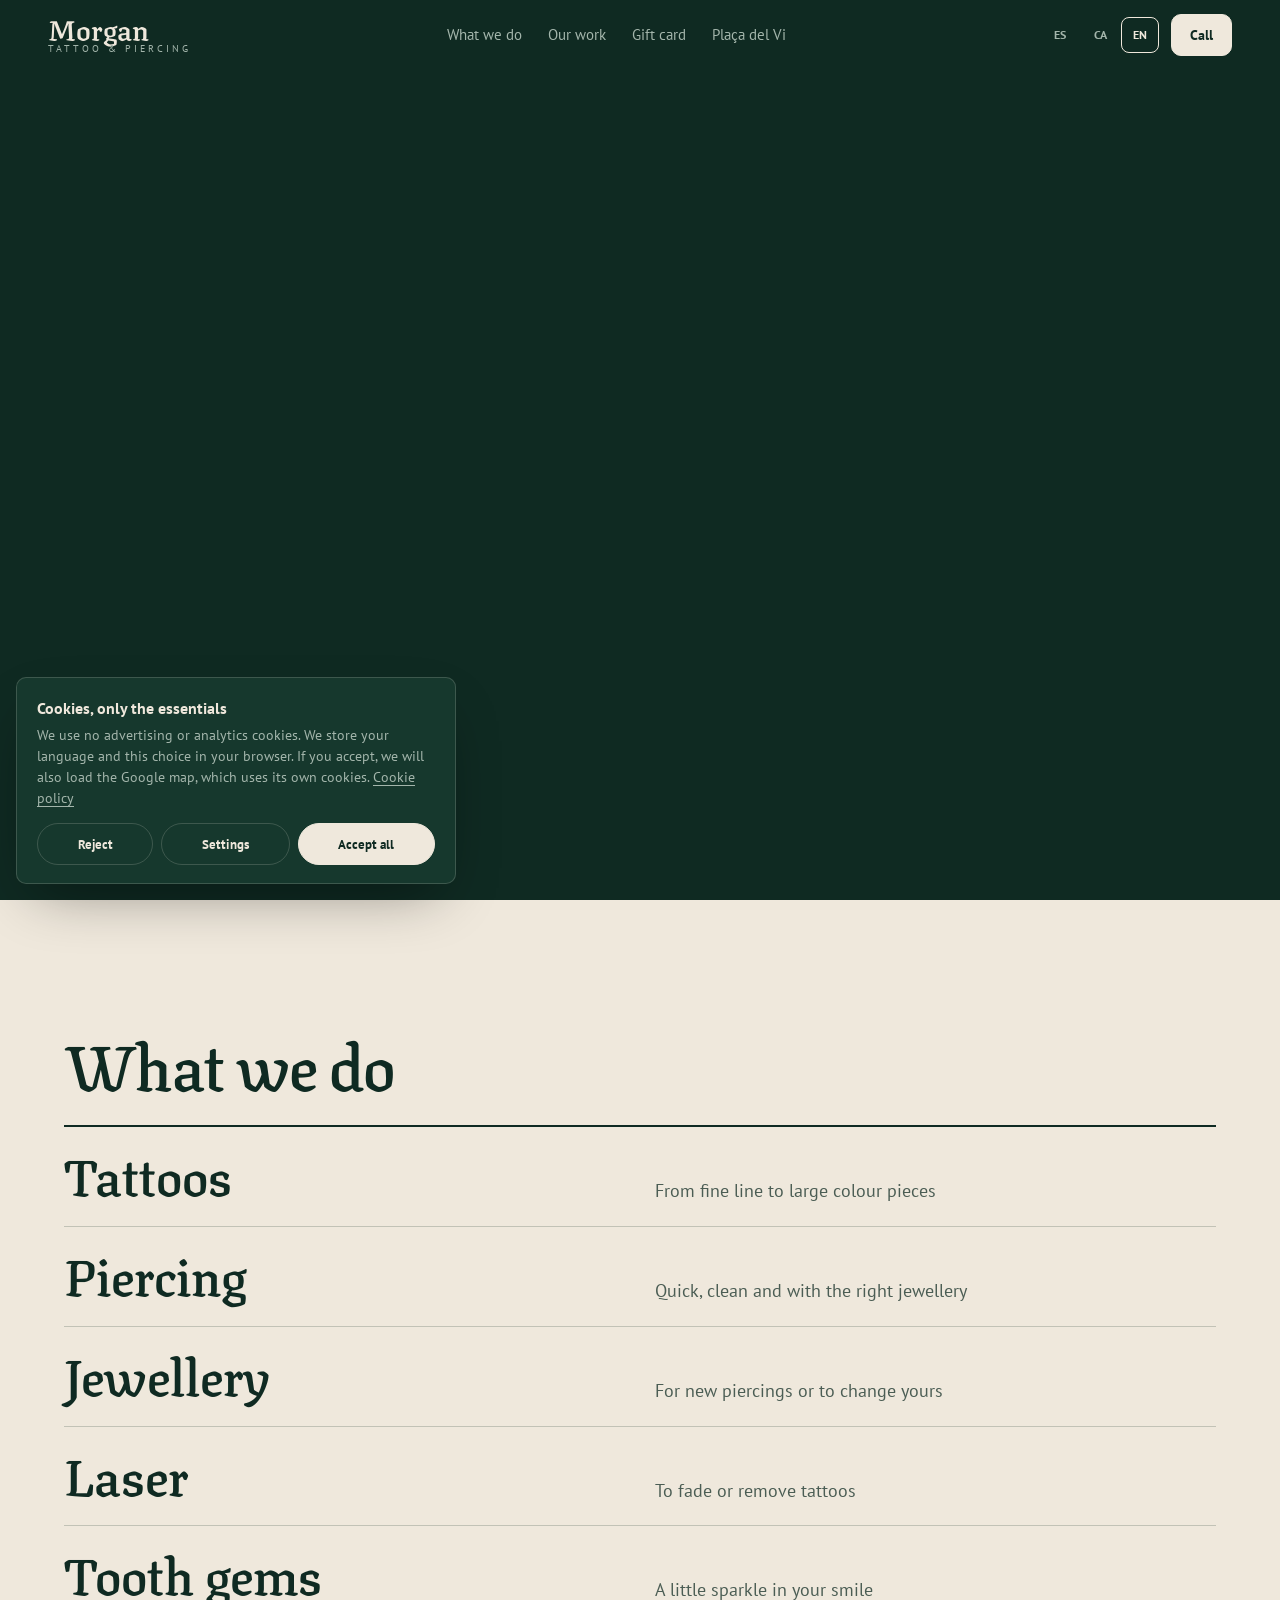
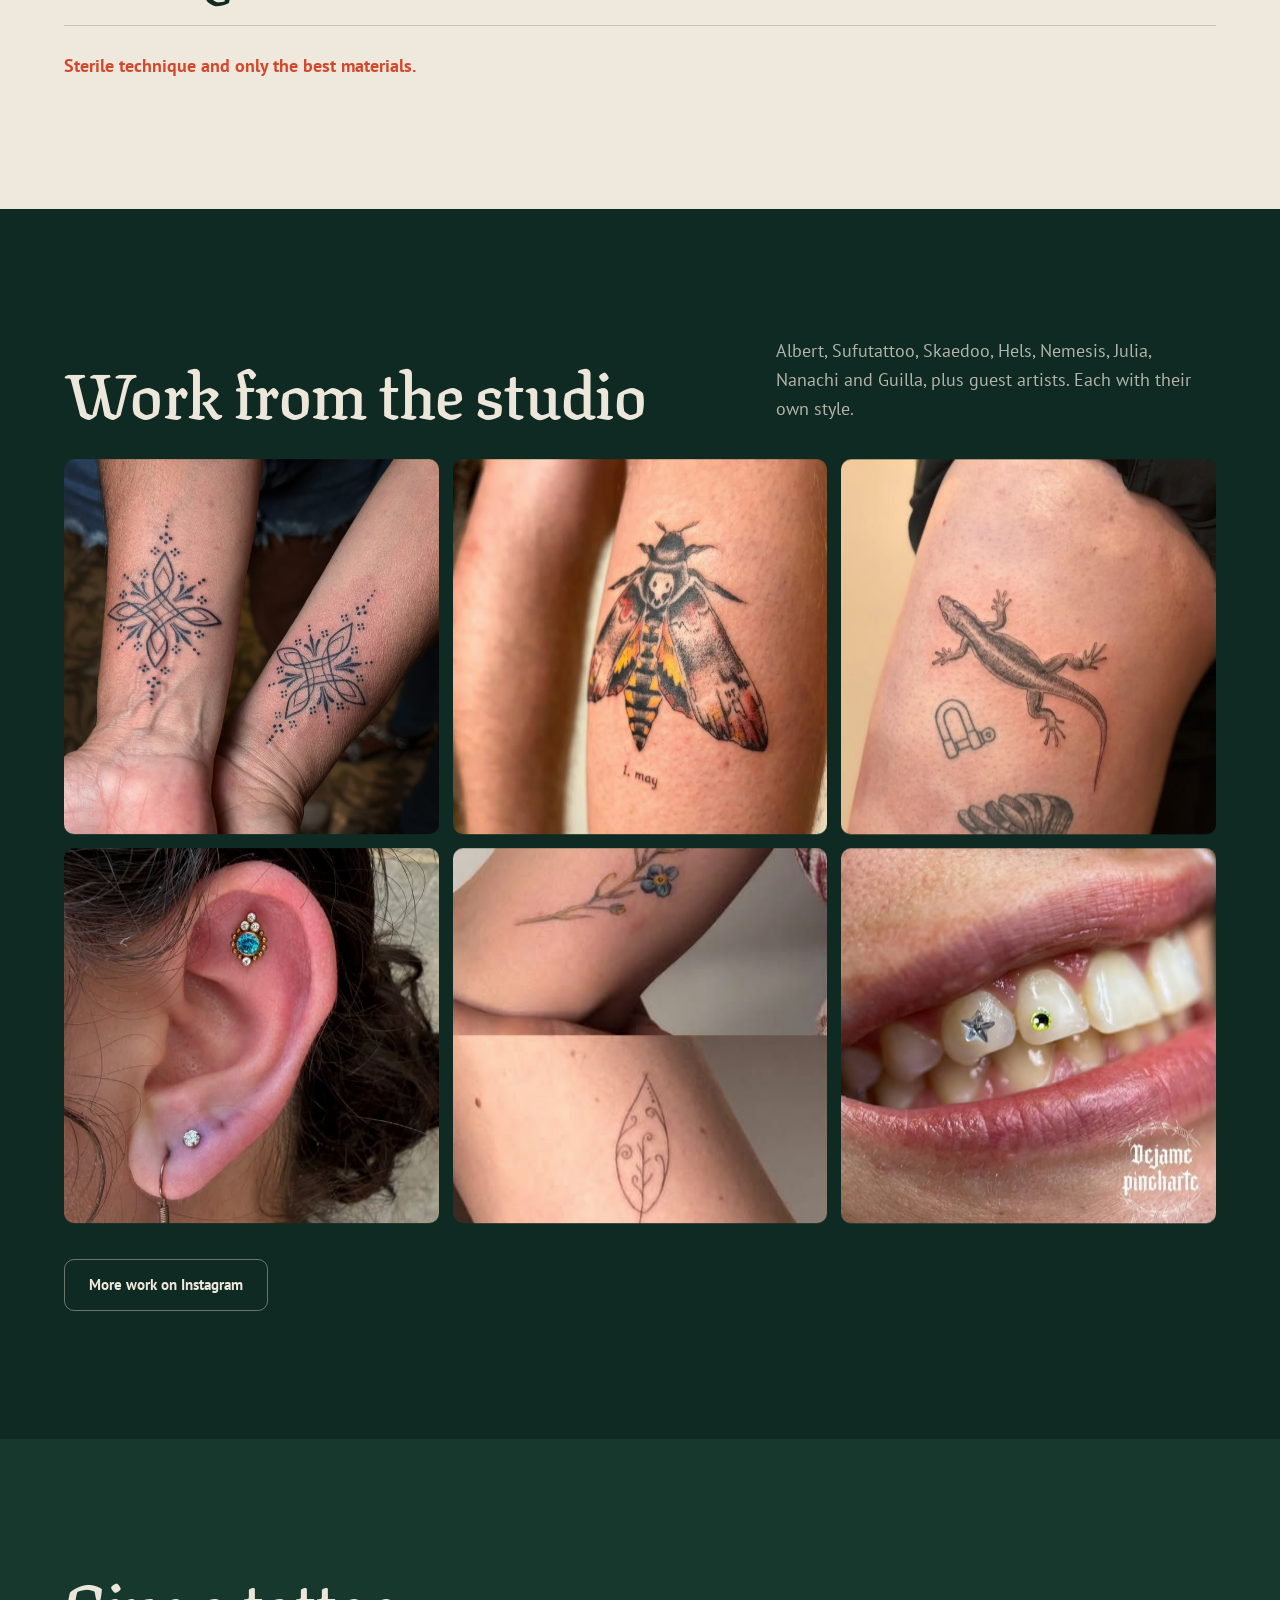
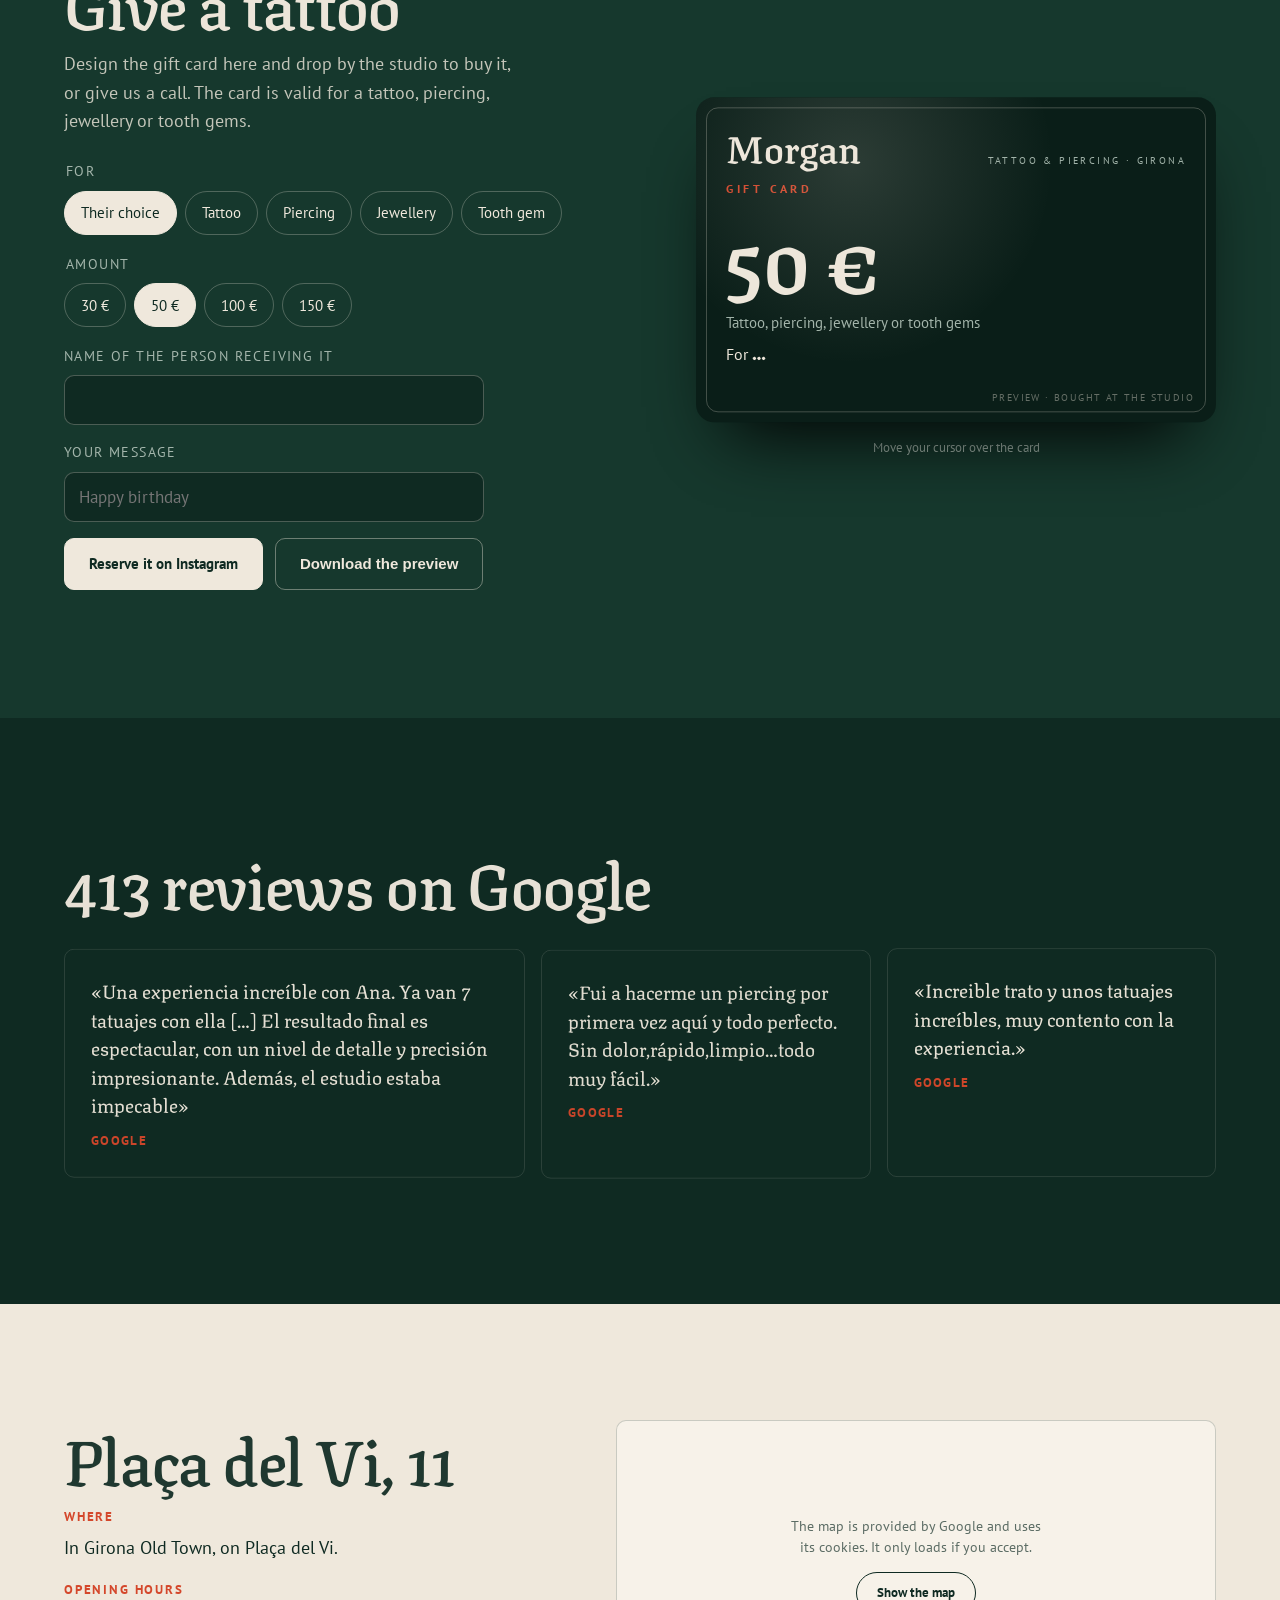
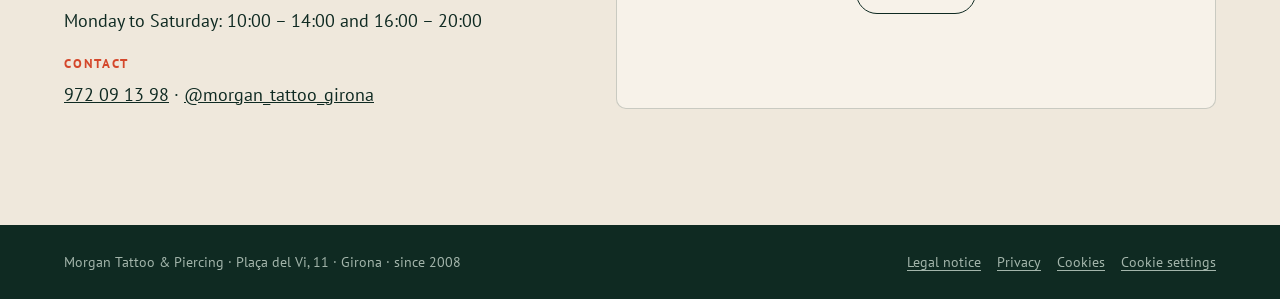
==== commit 75dd56bf: "Rediseño premium: morgan-tattoo-girona Co-Authored-By: Claude Opus 5.5 <noreply@anthropic.com>" ====
--- a/index.html
+++ b/index.html
@@ -51,7 +51,7 @@
       <p class="hero-rate"><b>4,7</b> <span data-i18n="rate">en Google · 413 reseñas</span></p>
     </div>
     <div class="hero-art">
-      <figure class="ha-1"><img src="assets/img/ornamental-pierna.jpg" alt="Tatuaje ornamental de puntillismo en la pierna" width="640" height="640" data-i18n-attr="alt:aH1"></figure>
+      <figure class="ha-1"><img src="assets/img/ornamental-munecas.jpg" alt="Dos muñecas con tatuajes ornamentales a juego" width="1440" height="1440" data-i18n-attr="alt:aH1"></figure>
       <figure class="ha-2"><img src="assets/img/flor-neotradicional.jpg" alt="Flor neotradicional en amarillo y negro" width="640" height="640" data-i18n-attr="alt:aH2"></figure>
     </div>
   </section>
--- a/css/style.css
+++ b/css/style.css
@@ -51,16 +51,16 @@
 .hero { min-height: 100svh; display: grid; grid-template-columns: 1.05fr .95fr; gap: clamp(28px, 5vw, 80px); align-items: center; padding: 110px clamp(16px, 5vw, 80px) 60px; }
 .since { display: inline-flex; align-items: center; gap: 10px; margin: 0 0 20px; font-size: 14px; letter-spacing: .14em; text-transform: uppercase; color: var(--mute); }
 .since::before { content: ""; width: 28px; height: 2px; background: var(--ver); }
-.hero h1 { font-size: clamp(42px, 6.2vw, 96px); line-height: 1.02; }
+.hero h1 { font-size: clamp(46px, 6.8vw, 116px); line-height: 1; color: var(--bone); }
 .hero-p { max-width: 46ch; margin: 24px 0 0; color: #efe8dccc; }
 .hero-cta { display: flex; flex-wrap: wrap; gap: 12px; margin-top: 30px; }
 .hero-rate { margin: 26px 0 0; color: var(--mute); font-size: 15px; }
 .hero-rate b { font: 600 24px/1 var(--f-d); color: var(--bone); }
-.hero-art { position: relative; aspect-ratio: 1; }
+.hero-art { position: relative; aspect-ratio: 1; width: min(100%, 76svh); justify-self: end; }
 .hero-art figure { position: absolute; margin: 0; overflow: hidden; border-radius: var(--r); box-shadow: 0 30px 60px -30px #000c; }
 .hero-art img { width: 100%; height: 100%; object-fit: cover; }
-.ha-1 { width: 66%; aspect-ratio: 1; left: 0; top: 0; rotate: -3deg; }
-.ha-2 { width: 54%; aspect-ratio: 1; right: 0; bottom: 0; rotate: 4deg; border: 8px solid var(--bone); }
+.ha-1 { width: 82%; aspect-ratio: 1; left: 0; top: 0; rotate: -2deg; }
+.ha-2 { width: 40%; aspect-ratio: 1; right: 0; bottom: 0; rotate: 4deg; border: 8px solid var(--bone); }
 @media (max-width: 860px) { .hero { grid-template-columns: 1fr; } .hero-art { max-width: 460px; } }
 
 /* ---------- qué hacemos ---------- */
